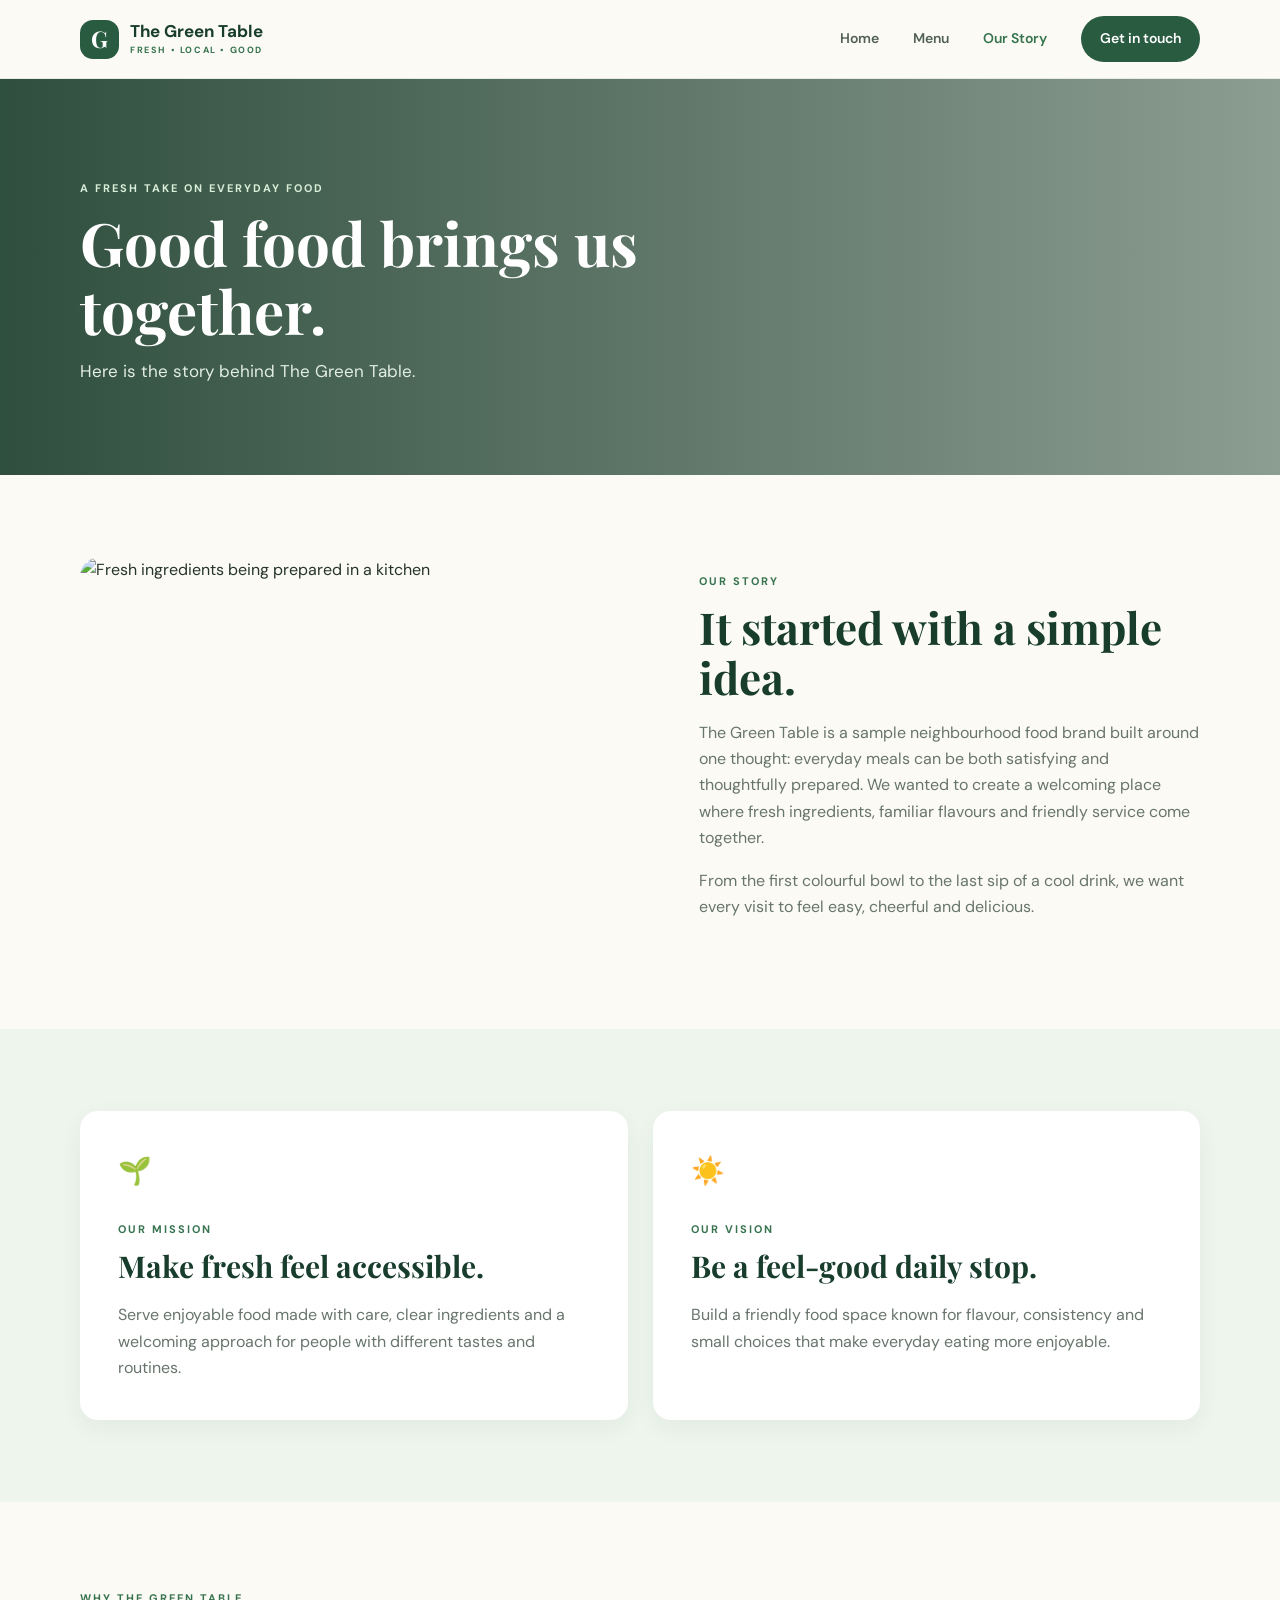
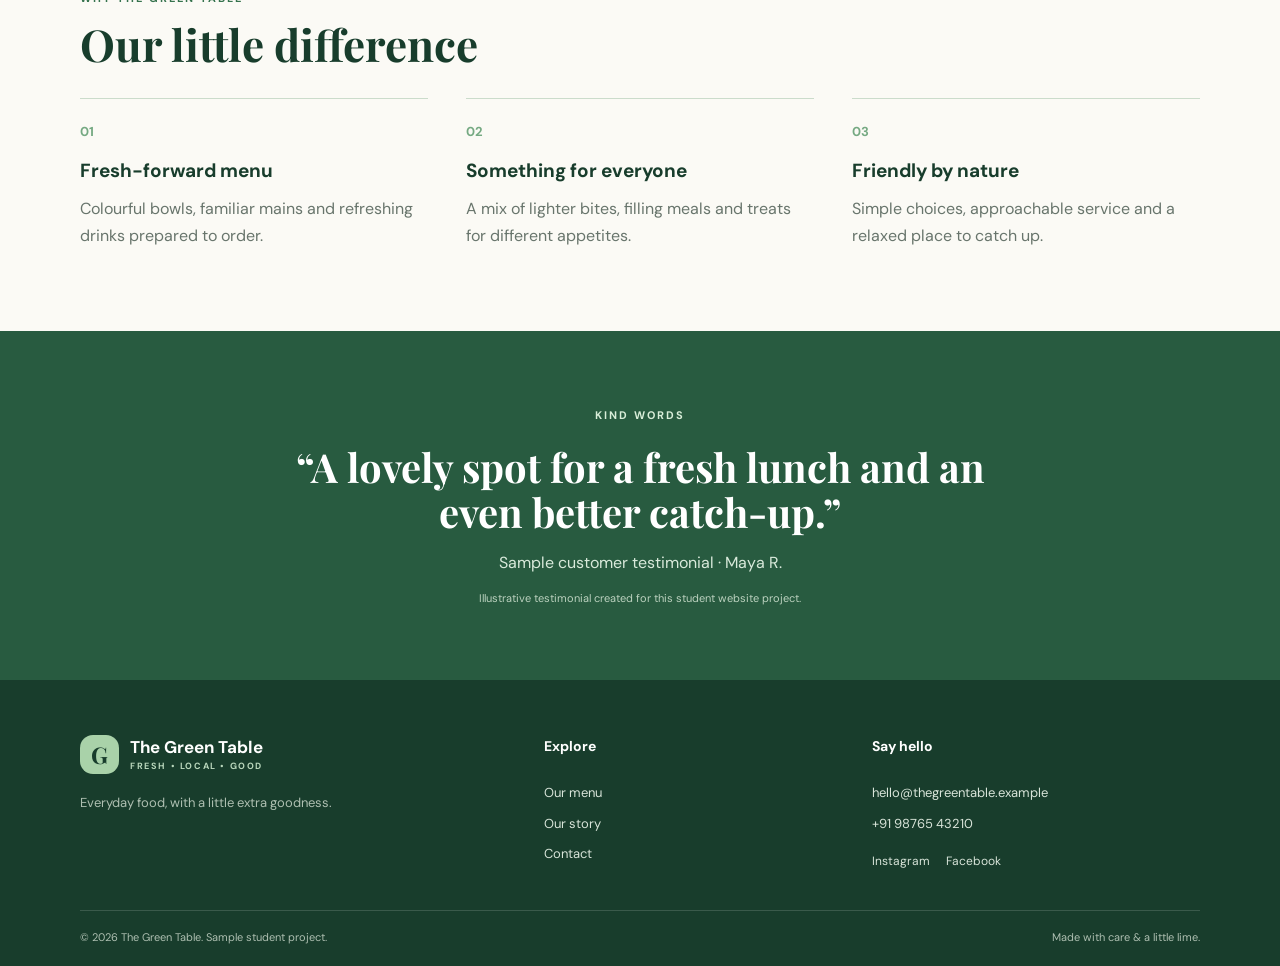
==== about.html @ 4996f7ad "Add files via upload" ====
<!DOCTYPE html>
<html lang="en">
<head>
  <meta charset="UTF-8"><meta name="viewport" content="width=device-width, initial-scale=1.0">
  <meta name="description" content="Discover the story, mission and values behind The Green Table.">
  <title>Our Story | The Green Table</title>
  <link rel="preconnect" href="https://fonts.googleapis.com"><link rel="preconnect" href="https://fonts.gstatic.com" crossorigin>
  <link href="https://fonts.googleapis.com/css2?family=DM+Sans:wght@400;500;600;700&family=Playfair+Display:wght@600;700&display=swap" rel="stylesheet">
  <link rel="stylesheet" href="style.css">
  <!-- GA4: replace G-XXXXXXXXXX with your own Measurement ID. -->
  <script async src="https://www.googletagmanager.com/gtag/js?id=G-XXXXXXXXXX"></script>
  <script>window.dataLayer=window.dataLayer||[];function gtag(){dataLayer.push(arguments);}gtag('js',new Date());gtag('config','G-XXXXXXXXXX');</script>
  <script src="script.js" defer></script>
</head>
<body>
  <a class="skip-link" href="#main">Skip to content</a>
  <header class="site-header"><nav class="navbar container" aria-label="Main navigation">
    <a class="brand" href="index.html"><span class="brand-mark">G</span><span>The Green Table<small>FRESH • LOCAL • GOOD</small></span></a>
    <button class="menu-toggle" aria-label="Open navigation menu" aria-expanded="false">☰</button>
    <div class="nav-links"><a href="index.html">Home</a><a href="products.html">Menu</a><a class="active" href="about.html">Our Story</a><a class="nav-cta" href="contact.html">Get in touch</a></div>
  </nav></header>
  <main id="main">
    <section class="page-banner story-banner"><div class="container"><span class="eyebrow light">A FRESH TAKE ON EVERYDAY FOOD</span><h1>Good food brings us together.</h1><p>Here is the story behind The Green Table.</p></div></section>
    <section class="section container split-feature about-intro">
      <img src="https://images.unsplash.com/photo-1547592180-85f173990554?auto=format&fit=crop&w=1100&q=85" alt="Fresh ingredients being prepared in a kitchen" loading="lazy">
      <div><span class="eyebrow">OUR STORY</span><h2>It started with a simple idea.</h2><p>The Green Table is a sample neighbourhood food brand built around one thought: everyday meals can be both satisfying and thoughtfully prepared. We wanted to create a welcoming place where fresh ingredients, familiar flavours and friendly service come together.</p><p>From the first colourful bowl to the last sip of a cool drink, we want every visit to feel easy, cheerful and delicious.</p></div>
    </section>
    <section class="section section-soft"><div class="container values-grid">
      <article class="value-card"><span class="value-icon">🌱</span><span class="eyebrow">OUR MISSION</span><h2>Make fresh feel accessible.</h2><p>Serve enjoyable food made with care, clear ingredients and a welcoming approach for people with different tastes and routines.</p></article>
      <article class="value-card"><span class="value-icon">☀️</span><span class="eyebrow">OUR VISION</span><h2>Be a feel-good daily stop.</h2><p>Build a friendly food space known for flavour, consistency and small choices that make everyday eating more enjoyable.</p></article>
    </div></section>
    <section class="section container">
      <div class="section-heading"><div><span class="eyebrow">WHY THE GREEN TABLE</span><h2>Our little difference</h2></div></div>
      <div class="usp-grid">
        <article><span>01</span><h3>Fresh-forward menu</h3><p>Colourful bowls, familiar mains and refreshing drinks prepared to order.</p></article>
        <article><span>02</span><h3>Something for everyone</h3><p>A mix of lighter bites, filling meals and treats for different appetites.</p></article>
        <article><span>03</span><h3>Friendly by nature</h3><p>Simple choices, approachable service and a relaxed place to catch up.</p></article>
      </div>
    </section>
    <section class="testimonial-section"><div class="container testimonial"><span class="eyebrow light">KIND WORDS</span><h2>“A lovely spot for a fresh lunch and an even better catch-up.”</h2><p>Sample customer testimonial · Maya R.</p><small>Illustrative testimonial created for this student website project.</small></div></section>
  </main>
  <footer class="site-footer"><div class="container footer-grid"><div><a class="brand footer-brand" href="index.html"><span class="brand-mark">G</span><span>The Green Table<small>FRESH • LOCAL • GOOD</small></span></a><p>Everyday food, with a little extra goodness.</p></div><div><h4>Explore</h4><a href="products.html">Our menu</a><a href="about.html">Our story</a><a href="contact.html">Contact</a></div><div><h4>Say hello</h4><a href="mailto:hello@thegreentable.example">hello@thegreentable.example</a><span>+91 98765 43210</span><div class="social-links"><a href="https://www.instagram.com/" target="_blank" rel="noopener">Instagram</a><a href="https://www.facebook.com/" target="_blank" rel="noopener">Facebook</a></div></div></div><div class="container footer-bottom"><span>© <span class="current-year"></span> The Green Table. Sample student project.</span><span>Made with care & a little lime.</span></div></footer>
</body>
</html>
---- style.css ----
:root {
  --green-950:#183d2c; --green-800:#285b40; --green-700:#36734e; --green-500:#75a982;
  --green-200:#dcebdd; --green-100:#edf5ed; --cream:#fbfaf5; --ink:#26342b;
  --muted:#68756c; --white:#fff; --shadow:0 16px 40px rgba(30,65,43,.10);
}
*{box-sizing:border-box}
html{scroll-behavior:smooth}
body{margin:0;background:var(--cream);color:var(--ink);font-family:"DM Sans",Arial,sans-serif;line-height:1.65}
img{display:block;max-width:100%}
a{color:inherit;text-decoration:none}
button,input,textarea{font:inherit}
button,a{-webkit-tap-highlight-color:transparent}
.container{width:min(1120px,calc(100% - 40px));margin-inline:auto}
.skip-link{position:absolute;left:-9999px;top:10px;background:#fff;padding:10px;z-index:99}
.skip-link:focus{left:10px}
.site-header{position:sticky;top:0;z-index:20;background:rgba(251,250,245,.96);backdrop-filter:blur(12px);border-bottom:1px solid rgba(40,91,64,.10)}
.navbar{height:78px;display:flex;align-items:center;justify-content:space-between}
.brand{display:flex;align-items:center;gap:11px;font-weight:700;font-size:17px;line-height:1.1;color:var(--green-950)}
.brand small{display:block;margin-top:5px;font-size:9px;letter-spacing:1.6px;color:var(--green-700);font-weight:700}
.brand-mark{width:39px;height:39px;border-radius:13px;background:var(--green-800);color:#fff;display:grid;place-items:center;font-family:"Playfair Display",serif;font-size:23px}
.nav-links{display:flex;align-items:center;gap:34px;font-size:14px;font-weight:600}
.nav-links>a:not(.nav-cta){color:#526157;transition:color .2s}
.nav-links>a:hover,.nav-links>a.active{color:var(--green-700)}
.nav-cta{background:var(--green-800);color:#fff;padding:11px 19px;border-radius:30px;transition:background .2s,transform .2s}
.nav-cta:hover{background:var(--green-950);transform:translateY(-2px)}
.active-cta{background:var(--green-950)}
.menu-toggle{display:none;border:0;background:transparent;font-size:25px;color:var(--green-950);cursor:pointer}
.hero{min-height:590px;position:relative;display:flex;align-items:center;background:url("https://images.unsplash.com/photo-1498837167922-ddd27525d352?auto=format&fit=crop&w=2000&q=90") center/cover no-repeat}
.hero-overlay{position:absolute;inset:0;background:linear-gradient(90deg,rgba(18,48,32,.86),rgba(18,48,32,.56) 48%,rgba(18,48,32,.12))}
.hero-content{position:relative;color:#fff;padding-block:90px}
.eyebrow{display:inline-block;color:var(--green-700);font-size:11px;font-weight:700;letter-spacing:2px;margin-bottom:12px}
.eyebrow.light{color:#d9eed9}
h1,h2,h3,p{margin-top:0}
h1,h2{font-family:"Playfair Display",Georgia,serif;line-height:1.13}
.hero h1{font-size:clamp(43px,6vw,72px);max-width:690px;margin-bottom:20px}
.hero p{font-size:18px;max-width:540px;color:#edf4ed;margin-bottom:30px}
.button-row{display:flex;gap:13px;flex-wrap:wrap}
.button{display:inline-flex;align-items:center;justify-content:center;border:0;border-radius:30px;padding:13px 23px;font-size:14px;font-weight:700;cursor:pointer;transition:transform .2s,background .2s,box-shadow .2s}
.button:hover{transform:translateY(-3px);box-shadow:0 9px 20px rgba(20,55,34,.16)}
.button-primary{background:#a9d2a9;color:var(--green-950)}
.button-primary:hover{background:#bfe0bd}
.button-outline-light{border:1px solid rgba(255,255,255,.7);color:#fff;background:rgba(255,255,255,.08)}
.button-dark{background:var(--green-800);color:#fff}
.button-light{background:#fff;color:var(--green-950)}
.section{padding-block:82px}
.intro-grid{display:grid;grid-template-columns:1fr 1.1fr;gap:90px;align-items:start}
h2{font-size:clamp(31px,4vw,44px);color:var(--green-950);margin-bottom:18px}
.intro-grid h2{max-width:430px}
.lead{font-size:19px;color:var(--green-800);font-weight:600}
.intro-grid p:not(.lead),.split-feature p{color:var(--muted)}
.text-link{display:inline-flex;align-items:center;gap:7px;color:var(--green-700);font-size:14px;font-weight:700;border:0;background:none;padding:0;cursor:pointer}
.text-link:hover{color:var(--green-950)}
.section-soft{background:var(--green-100)}
.section-heading{display:flex;justify-content:space-between;align-items:end;gap:24px;margin-bottom:30px}
.section-heading h2{margin-bottom:0}
.section-heading>.text-link{margin-bottom:7px}
.product-grid{display:grid;grid-template-columns:repeat(4,minmax(0,1fr));gap:22px}
.product-grid.three{grid-template-columns:repeat(3,minmax(0,1fr))}
.product-card{background:#fff;border-radius:17px;overflow:hidden;box-shadow:0 8px 26px rgba(32,66,44,.07);transition:transform .25s,box-shadow .25s}
.product-card:hover{transform:translateY(-6px);box-shadow:var(--shadow)}
.product-card img{width:100%;height:205px;object-fit:cover}
.card-body{padding:19px}
.tag{display:inline-block;padding:5px 9px;border-radius:20px;background:var(--green-100);color:var(--green-700);font-size:10px;font-weight:700;letter-spacing:.4px}
.product-card h3{font-size:18px;color:var(--green-950);margin:11px 0 7px}
.product-card p{font-size:13px;color:var(--muted);min-height:62px;margin-bottom:14px}
.card-bottom{display:flex;align-items:center;justify-content:space-between;gap:8px}
.card-bottom strong{font-size:17px;color:var(--green-950)}
.card-bottom .text-link{font-size:12px}
.split-feature{display:grid;grid-template-columns:1.05fr .95fr;gap:65px;align-items:center}
.split-feature>img{width:100%;height:390px;object-fit:cover;border-radius:20px}
.split-feature h2{max-width:470px}
.split-feature p{margin-bottom:16px}
.site-footer{background:var(--green-950);color:#d8e4d9;padding:55px 0 20px}
.footer-grid{display:grid;grid-template-columns:1.5fr 1fr 1.2fr;gap:55px;padding-bottom:38px}
.footer-brand{color:#fff}
.footer-brand .brand-mark{background:#a9d2a9;color:var(--green-950)}
.footer-brand small{color:#b9d7bc}
.footer-grid p{color:#aebfb1;font-size:13px;margin-top:18px}
.footer-grid h4{color:#fff;font-size:14px;margin:0 0 15px}
.footer-grid>div:not(:first-child){display:flex;flex-direction:column;align-items:flex-start;gap:9px;font-size:13px}
.footer-grid a:hover{color:#bce0bd}
.social-links{display:flex;gap:16px;margin-top:9px;font-size:12px}
.footer-bottom{border-top:1px solid rgba(255,255,255,.15);padding-top:17px;display:flex;justify-content:space-between;color:#aebfb1;font-size:11px}
.page-banner{padding:95px 0 90px;color:#fff;background-position:center;background-size:cover;position:relative}
.page-banner:before{content:"";position:absolute;inset:0;background:linear-gradient(90deg,rgba(19,55,36,.88),rgba(19,55,36,.48))}
.page-banner .container{position:relative}
.page-banner h1{font-size:clamp(39px,5vw,60px);max-width:750px;margin-bottom:12px}
.page-banner p{color:#e2eee3;font-size:17px;margin-bottom:0}
.menu-banner{background-image:url("https://images.unsplash.com/photo-1547592180-85f173990554?auto=format&fit=crop&w=1800&q=85")}
.story-banner{background-image:url("https://images.unsplash.com/photo-1490645935967-10de6ba17061?auto=format&fit=crop&w=1800&q=85")}
.contact-banner{background-image:url("https://images.unsplash.com/photo-1555939594-58d7cb561ad1?auto=format&fit=crop&w=1800&q=85")}
.muted{color:var(--muted);font-size:13px}
.filter-bar{display:flex;gap:9px;flex-wrap:wrap;margin:0 0 28px}
.filter-button{border:1px solid #d6e3d6;border-radius:25px;padding:9px 17px;background:#fff;color:var(--green-800);font-size:13px;font-weight:600;cursor:pointer;transition:all .2s}
.filter-button:hover,.filter-button.active{background:var(--green-800);border-color:var(--green-800);color:#fff}
.menu-item[hidden]{display:none}
.cta-strip{background:var(--green-800);padding:43px 0}
.cta-inner{display:flex;align-items:center;justify-content:space-between;gap:20px}
.cta-inner h2{color:#fff;margin:0;font-size:32px}
.cta-inner .eyebrow{margin-bottom:7px}
.values-grid{display:grid;grid-template-columns:1fr 1fr;gap:25px}
.value-card{background:#fff;padding:38px;border-radius:18px;box-shadow:0 8px 25px rgba(30,65,43,.05)}
.value-icon{font-size:27px;display:block;margin-bottom:22px}
.value-card h2{font-size:30px}
.value-card p,.usp-grid p{color:var(--muted);margin-bottom:0}
.usp-grid{display:grid;grid-template-columns:repeat(3,1fr);gap:38px}
.usp-grid article{border-top:1px solid #cbdccb;padding-top:19px}
.usp-grid article>span{color:var(--green-500);font-size:13px;font-weight:700}
.usp-grid h3{color:var(--green-950);font-size:19px;margin:10px 0}
.testimonial-section{background:var(--green-800);padding:70px 0;text-align:center;color:#fff}
.testimonial{max-width:760px}
.testimonial h2{color:#fff;font-size:clamp(28px,4vw,40px);margin:8px auto 16px}
.testimonial p{color:#d9eadb;margin-bottom:7px}
.testimonial small{font-size:11px;color:#bcd2bf}
.contact-layout{display:grid;grid-template-columns:.85fr 1.15fr;gap:75px;align-items:start}
.contact-info h2{font-size:42px}
.contact-info>p{color:var(--muted);margin-bottom:30px}
.contact-detail{display:flex;gap:14px;align-items:center;margin:21px 0}
.detail-icon{width:40px;height:40px;display:grid;place-items:center;background:var(--green-100);color:var(--green-800);border-radius:12px;font-size:18px}
.contact-detail strong,.contact-detail a,.contact-detail span:not(.detail-icon){display:block;font-size:13px}
.contact-detail strong{color:var(--green-950);margin-bottom:3px}
.contact-detail a,.contact-detail span:not(.detail-icon){color:var(--muted)}
.contact-social a{color:var(--green-700);font-weight:700}
.form-panel{background:#fff;padding:35px;border-radius:20px;box-shadow:var(--shadow)}
.form-panel h2{font-size:30px;margin-bottom:7px}
.form-panel form{display:flex;flex-direction:column}
.form-panel label{font-size:13px;font-weight:700;color:var(--green-950);margin:15px 0 7px}
.form-panel input,.form-panel textarea,.newsletter-form input{width:100%;border:1px solid #dce5dc;border-radius:9px;padding:12px 13px;background:#fcfdfb;color:var(--ink);outline:none;transition:border .2s,box-shadow .2s}
.form-panel input:focus,.form-panel textarea:focus,.newsletter-form input:focus{border-color:var(--green-500);box-shadow:0 0 0 3px rgba(117,169,130,.15)}
.form-panel textarea{resize:vertical}
.form-submit{margin-top:19px}
.form-feedback{min-height:20px;font-size:12px;color:var(--green-700);margin:10px 0 0}
.form-feedback.error{color:#b33b32}
.newsletter-section{background:var(--green-800);padding:48px 0;color:#fff}
.newsletter-layout{display:grid;grid-template-columns:1fr 1fr;align-items:center;gap:40px}
.newsletter-layout h2{color:#fff;font-size:34px;margin-bottom:7px}
.newsletter-layout p{color:#d8e8d9;margin-bottom:0}
.newsletter-form{display:grid;grid-template-columns:1fr auto;gap:10px}
.newsletter-form input{background:#fff;border:0}
.newsletter-form .form-feedback{grid-column:1/-1}
.light-feedback{color:#e4f2e4}
.sr-only{position:absolute;width:1px;height:1px;padding:0;margin:-1px;overflow:hidden;clip:rect(0,0,0,0);white-space:nowrap;border:0}
@media(max-width:900px){
 .product-grid{grid-template-columns:repeat(2,minmax(0,1fr))}
 .intro-grid{gap:40px}.split-feature{gap:35px}.contact-layout{gap:35px}
 .nav-links{gap:20px}
}
@media(max-width:680px){
 .container{width:min(100% - 32px,520px)}
 .navbar{height:70px}.menu-toggle{display:block}
 .nav-links{display:none;position:absolute;top:70px;left:0;right:0;background:var(--cream);padding:18px 22px 23px;box-shadow:0 12px 20px rgba(20,50,30,.1);flex-direction:column;align-items:stretch;gap:17px}
 .nav-links.open{display:flex}.nav-links a{padding:5px 0}.nav-links .nav-cta{text-align:center;padding:11px}
 .hero{min-height:560px;background-position:58% center}.hero-overlay{background:rgba(18,48,32,.68)}
 .hero-content{padding-block:75px}.hero p{font-size:16px}
 .section{padding-block:58px}.intro-grid,.split-feature,.contact-layout,.newsletter-layout{grid-template-columns:1fr;gap:27px}
 .intro-grid{gap:12px}.section-heading{align-items:flex-start;flex-direction:column;gap:12px}
 .product-grid.three,.product-grid{grid-template-columns:1fr}
 .product-card img{height:225px}.product-card p{min-height:0}
 .split-feature>img{height:270px;order:0}
 .footer-grid{grid-template-columns:1fr 1fr;gap:30px}.footer-grid>div:first-child{grid-column:1/-1}
 .footer-bottom{gap:8px;flex-direction:column}
 .page-banner{padding:75px 0}.page-banner h1{font-size:42px}
 .cta-inner{align-items:flex-start;flex-direction:column}.cta-inner h2{font-size:28px}
 .values-grid,.usp-grid{grid-template-columns:1fr}.value-card{padding:28px}
 .form-panel{padding:25px 20px}.newsletter-form{grid-template-columns:1fr}.newsletter-form .button{width:100%}
}
@media(prefers-reduced-motion:reduce){*,*::before,*::after{scroll-behavior:auto!important;transition:none!important}}
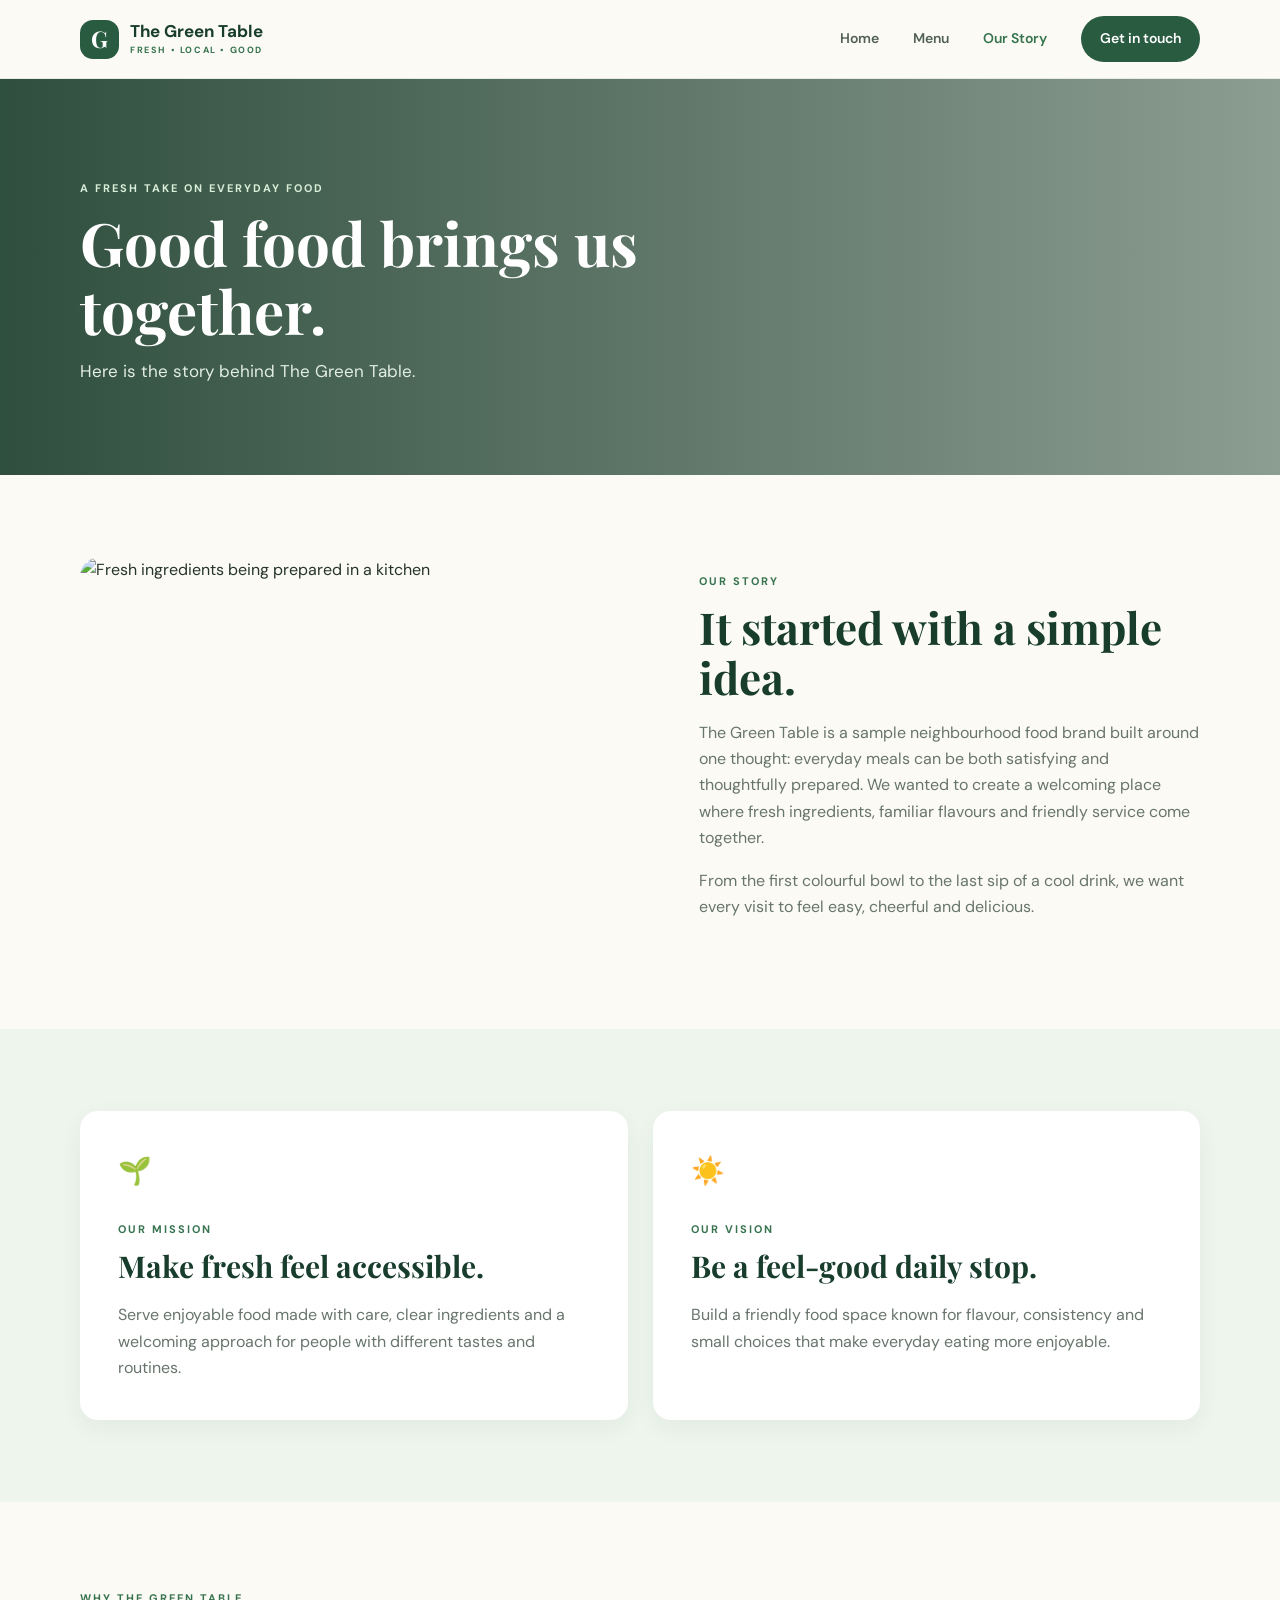
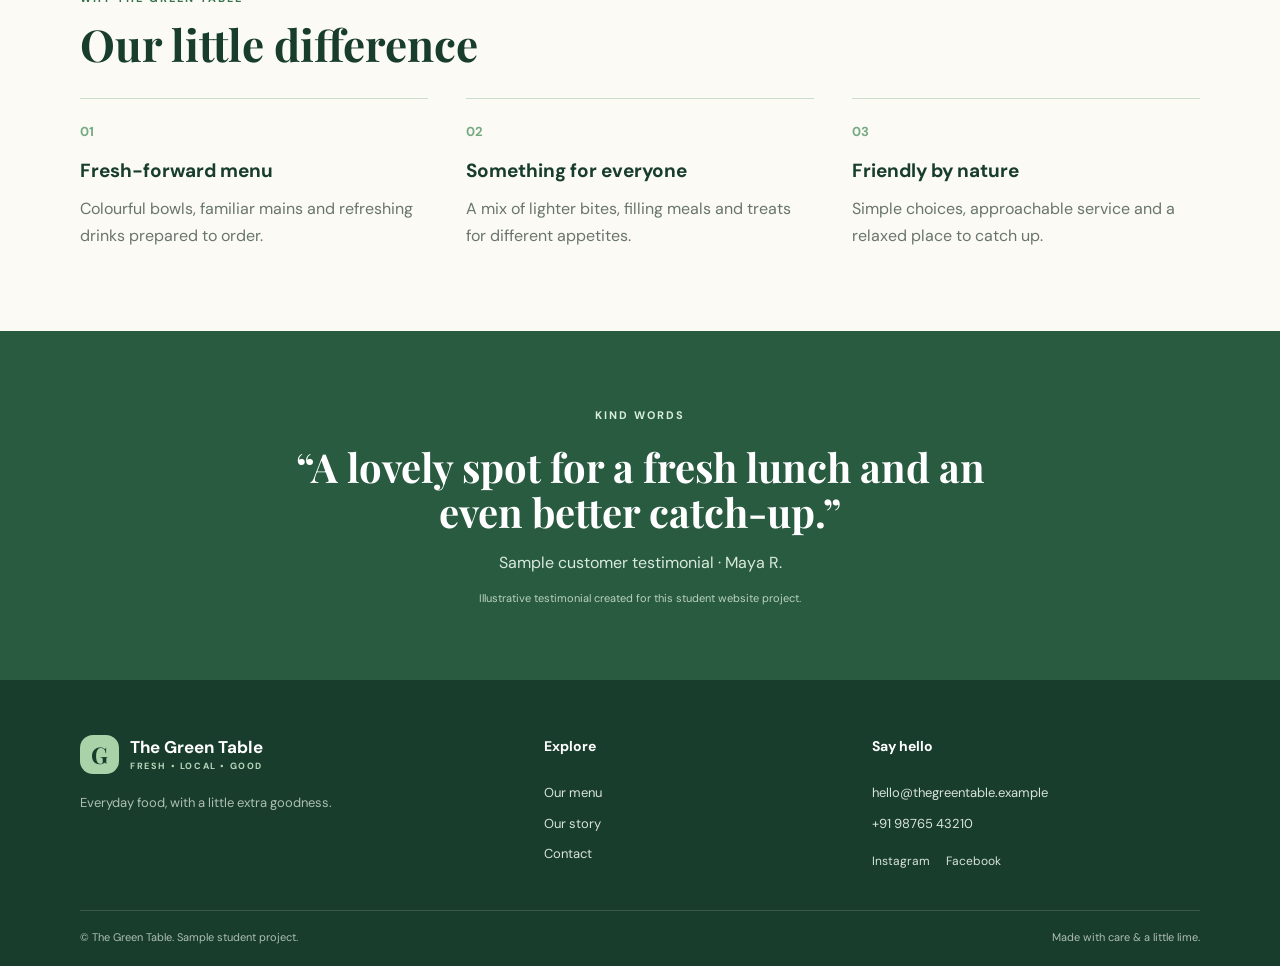
==== commit a4185f45: "Update about.html" ====
--- a/about.html
+++ b/about.html
@@ -1,16 +1,18 @@
 <!DOCTYPE html>
 <html lang="en">
 <head>
+  <script async src="https://www.googletagmanager.com/gtm.js?id=GTM-KGRNGN6Q"></script>
+<script>
+  window.dataLayer = window.dataLayer || [];
+  function gtag(){dataLayer.push(arguments);}
+  gtag('js', new Date());
+</script>
   <meta charset="UTF-8"><meta name="viewport" content="width=device-width, initial-scale=1.0">
   <meta name="description" content="Discover the story, mission and values behind The Green Table.">
   <title>Our Story | The Green Table</title>
   <link rel="preconnect" href="https://fonts.googleapis.com"><link rel="preconnect" href="https://fonts.gstatic.com" crossorigin>
   <link href="https://fonts.googleapis.com/css2?family=DM+Sans:wght@400;500;600;700&family=Playfair+Display:wght@600;700&display=swap" rel="stylesheet">
   <link rel="stylesheet" href="style.css">
-  <!-- GA4: replace G-XXXXXXXXXX with your own Measurement ID. -->
-  <script async src="https://www.googletagmanager.com/gtag/js?id=G-XXXXXXXXXX"></script>
-  <script>window.dataLayer=window.dataLayer||[];function gtag(){dataLayer.push(arguments);}gtag('js',new Date());gtag('config','G-XXXXXXXXXX');</script>
-  <script src="script.js" defer></script>
 </head>
 <body>
   <a class="skip-link" href="#main">Skip to content</a>
